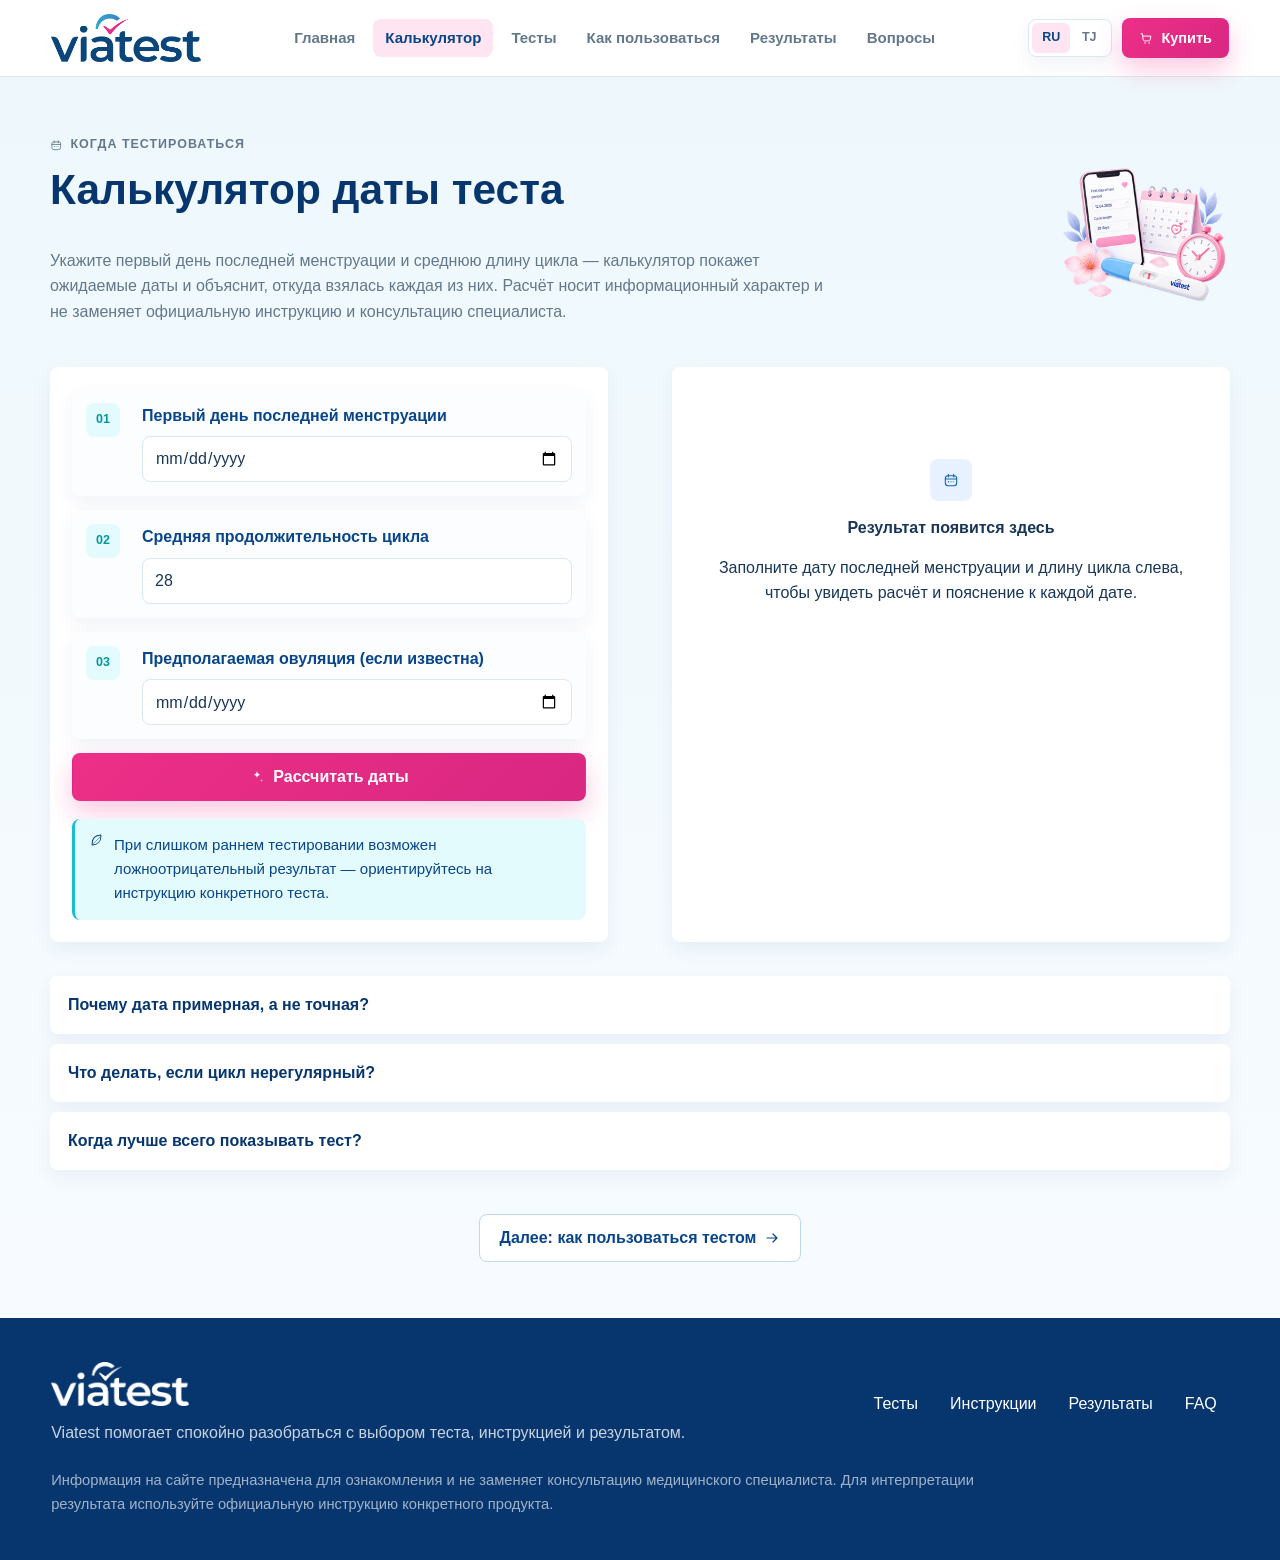
==== calculator.html @ 9960e7c1 "Initial commit: Viatest static website Static informational site for pregnancy and ovulation tests w" ====
﻿<!doctype html>
<html lang="ru">
  <head>
    <meta charset="utf-8" />
    <meta name="viewport" content="width=device-width, initial-scale=1" />
    <title>Калькулятор даты теста — Viatest</title>
    <meta
      name="description"
      content="Рассчитайте ожидаемую дату менструации и день старта теста на овуляцию по первому дню последней менструации и длине цикла."
    />
    <meta name="theme-color" content="#eef7fa" />
    <link rel="stylesheet" href="styles.css" />
  </head>
  <body>
    <svg xmlns="http://www.w3.org/2000/svg" style="display:none" aria-hidden="true">
      <symbol id="icon-flower" viewBox="0 0 24 24">
        <g fill="none" stroke="currentColor" stroke-width="1.6" stroke-linecap="round" stroke-linejoin="round">
          <circle cx="12" cy="12" r="2.4" fill="currentColor" stroke="none"/>
          <path d="M12 9.6c-1.6 0-3-1.2-3-3.3S10.4 3 12 3s3 1.6 3 3.3-1.4 3.3-3 3.3Z" opacity=".55"/>
          <path d="M12 14.4c1.6 0 3 1.2 3 3.3S13.6 21 12 21s-3-1.6-3-3.3 1.4-3.3 3-3.3Z" opacity=".55"/>
          <path d="M9.6 12c0 1.6-1.2 3-3.3 3S3 13.6 3 12s1.6-3 3.3-3 3.3 1.4 3.3 3Z" opacity=".55"/>
          <path d="M14.4 12c0-1.6 1.2-3 3.3-3S21 10.4 21 12s-1.6 3-3.3 3-3.3-1.4-3.3-3Z" opacity=".55"/>
        </g>
      </symbol>
      <symbol id="icon-drop" viewBox="0 0 24 24">
        <path d="M12 3.5s6 6.7 6 11.2a6 6 0 1 1-12 0c0-4.5 6-11.2 6-11.2Z" fill="none" stroke="currentColor" stroke-width="1.6" stroke-linejoin="round"/>
        <path d="M8.8 15.2a3.3 3.3 0 0 0 3.2 3.1" fill="none" stroke="currentColor" stroke-width="1.4" stroke-linecap="round" opacity=".6"/>
      </symbol>
      <symbol id="icon-calendar" viewBox="0 0 24 24">
        <rect x="3.5" y="5.5" width="17" height="15" rx="4" fill="none" stroke="currentColor" stroke-width="1.6"/>
        <path d="M8 3.5v4M16 3.5v4M3.5 10.5h17" stroke="currentColor" stroke-width="1.6" stroke-linecap="round"/>
        <circle cx="8.3" cy="14.5" r="1.1" fill="currentColor" stroke="none"/>
        <circle cx="12" cy="14.5" r="1.1" fill="currentColor" stroke="none" opacity=".55"/>
        <circle cx="15.7" cy="14.5" r="1.1" fill="currentColor" stroke="none" opacity=".55"/>
      </symbol>
      <symbol id="icon-heart" viewBox="0 0 24 24">
        <path d="M12 20s-7.4-4.6-9.6-9.2C1 7.4 2.6 4 6.2 4c2 0 3.6 1.1 4.6 2.6l1.2 1.8 1.2-1.8C14.2 5.1 15.8 4 17.8 4c3.6 0 5.2 3.4 3.8 6.8C19.4 15.4 12 20 12 20Z" fill="none" stroke="currentColor" stroke-width="1.6" stroke-linejoin="round"/>
      </symbol>
      <symbol id="icon-clock" viewBox="0 0 24 24">
        <circle cx="12" cy="12" r="8.5" fill="none" stroke="currentColor" stroke-width="1.6"/>
        <path d="M12 7.5V12l3.2 1.9" fill="none" stroke="currentColor" stroke-width="1.6" stroke-linecap="round" stroke-linejoin="round"/>
      </symbol>
      <symbol id="icon-sun" viewBox="0 0 24 24">
        <circle cx="12" cy="12" r="4" fill="none" stroke="currentColor" stroke-width="1.6"/>
        <path d="M12 2.8v2.4M12 18.8v2.4M4.9 4.9l1.7 1.7M17.4 17.4l1.7 1.7M2.8 12h2.4M18.8 12h2.4M4.9 19.1l1.7-1.7M17.4 6.6l1.7-1.7" stroke="currentColor" stroke-width="1.4" stroke-linecap="round"/>
      </symbol>
      <symbol id="icon-leaf" viewBox="0 0 24 24">
        <path d="M5 19c8.5 0 14-5.5 14-14 0-.8-.05-1.4-.1-1.9C10.4 3.6 5 8.6 5 17c0 .5.05 1.3.1 2Z" fill="none" stroke="currentColor" stroke-width="1.6" stroke-linejoin="round"/>
        <path d="M6.5 17.5 17 7" fill="none" stroke="currentColor" stroke-width="1.4" stroke-linecap="round" opacity=".55"/>
      </symbol>
      <symbol id="icon-question" viewBox="0 0 24 24">
        <circle cx="12" cy="12" r="9" fill="none" stroke="currentColor" stroke-width="1.6" opacity=".35"/>
        <path d="M9.5 9.6a2.5 2.5 0 1 1 3.6 2.25c-.7.35-1.1.85-1.1 1.55v.4" fill="none" stroke="currentColor" stroke-width="1.7" stroke-linecap="round"/>
        <circle cx="12" cy="16.7" r="1" fill="currentColor" stroke="none"/>
      </symbol>
      <symbol id="icon-arrow-right" viewBox="0 0 24 24">
        <path d="M4.5 12h15M13.5 6l6 6-6 6" fill="none" stroke="currentColor" stroke-width="1.8" stroke-linecap="round" stroke-linejoin="round"/>
      </symbol>
      <symbol id="icon-sparkle" viewBox="0 0 24 24">
        <path d="M12 3.5c.6 3 2 4.4 5 5-3 .6-4.4 2-5 5-.6-3-2-4.4-5-5 3-.6 4.4-2 5-5Z" fill="currentColor" stroke="none"/>
        <path d="M19 15c.3 1.4.9 2 2.3 2.3-1.4.3-2 .9-2.3 2.3-.3-1.4-.9-2-2.3-2.3 1.4-.3 2-.9 2.3-2.3Z" fill="currentColor" stroke="none" opacity=".6"/>
      </symbol>
      <symbol id="icon-cart" viewBox="0 0 24 24">
        <path d="M3.5 4.5h2l1.6 10.3a2 2 0 0 0 2 1.7h7.4a2 2 0 0 0 2-1.6l1.3-6.4H6.4" fill="none" stroke="currentColor" stroke-width="1.6" stroke-linecap="round" stroke-linejoin="round"/>
        <circle cx="10" cy="20" r="1.3" fill="currentColor" stroke="none"/>
        <circle cx="17" cy="20" r="1.3" fill="currentColor" stroke="none"/>
      </symbol>
    </svg>

    <header class="site-header" id="top">
      <a class="brand" href="index.html" aria-label="Viatest">
        <img src="assets/logo/viatest-logo.png" alt="Viatest" width="2326" height="745" />
      </a>
      <button class="menu-toggle" type="button" aria-label="Открыть меню" aria-expanded="false">
        <span></span>
        <span></span>
        <span></span>
      </button>
      <nav class="main-nav" aria-label="Основная навигация">
        <a href="index.html">Главная</a>
        <a href="calculator.html" aria-current="page">Калькулятор</a>
        <a href="tests.html">Тесты</a>
        <a href="instructions.html">Как пользоваться</a>
        <a href="results.html">Результаты</a>
        <a href="faq.html">Вопросы</a>
      </nav>
      <div class="header-actions">
        <div class="language-switcher" role="group" aria-label="Язык сайта">
          <button class="language-option is-active" type="button" data-lang-switch="ru">RU</button>
          <button class="language-option" type="button" data-lang-switch="tj">TJ</button>
        </div>
        <a class="button button-primary button-small" href="#" data-buy="default" data-place="header"
          ><svg class="icon"><use href="#icon-cart"></use></svg>Купить</a
        >
      </div>
    </header>

    <main>
      <section class="calculator-hub" id="when" aria-labelledby="when-title">
        <div class="section-inner">
          <div class="section-heading calculator-heading section-heading-illustrated">
            <div>
              <p class="eyebrow"><svg class="icon"><use href="#icon-calendar"></use></svg>Когда тестироваться</p>
              <h2 id="when-title">Калькулятор даты теста</h2>
              <p>
                Укажите первый день последней менструации и среднюю длину цикла — калькулятор покажет ожидаемые даты и объяснит, откуда взялась каждая из них. Расчёт носит информационный характер и не заменяет официальную инструкцию и консультацию специалиста.
              </p>
            </div>
            <img class="section-illustration" src="assets/illustrations/test-calculator.png" alt="" width="280" height="280" loading="lazy" />
          </div>

          <div class="calculator-layout">
            <form class="calculator-panel" id="date-calculator">
              <label class="calculator-field">
                <span class="field-step">01</span>
                <span class="field-body">
                  <span class="field-label">Первый день последней менструации</span>
                  <input type="date" id="last-period" required />
                </span>
              </label>
              <label class="calculator-field">
                <span class="field-step">02</span>
                <span class="field-body">
                  <span class="field-label">Средняя продолжительность цикла</span>
                  <input type="number" id="cycle-length" min="21" max="40" value="28" required />
                </span>
              </label>
              <label class="calculator-field">
                <span class="field-step">03</span>
                <span class="field-body">
                  <span class="field-label">Предполагаемая овуляция (если известна)</span>
                  <input type="date" id="ovulation-date" />
                </span>
              </label>
              <button class="button button-primary calculator-submit" type="submit">
                <svg class="icon"><use href="#icon-sparkle"></use></svg>Рассчитать даты
              </button>
              <div class="notice">
                <svg class="icon"><use href="#icon-leaf"></use></svg>
                <span>При слишком раннем тестировании возможен ложноотрицательный результат — ориентируйтесь на инструкцию конкретного теста.</span>
              </div>
            </form>

            <div class="result-card-hub" id="calculator-output" aria-live="polite">
              <div class="result-empty" id="result-empty">
                <span class="result-empty-icon" aria-hidden="true"><svg class="icon"><use href="#icon-calendar"></use></svg></span>
                <strong>Результат появится здесь</strong>
                <p>Заполните дату последней менструации и длину цикла слева, чтобы увидеть расчёт и пояснение к каждой дате.</p>
              </div>
              <div class="result-rows" id="result-rows" hidden></div>
            </div>
          </div>

          <div class="calculator-faq accordion">
            <details>
              <summary>Почему дата примерная, а не точная?</summary>
              <p>Расчёт строится на средней длине цикла, которую вы указали. Реальная овуляция и начало следующей менструации могут сдвигаться на несколько дней даже при регулярном цикле, поэтому дата — ориентир, а не гарантия.</p>
            </details>
            <details>
              <summary>Что делать, если цикл нерегулярный?</summary>
              <p>При нерегулярном цикле расчёт менее надёжен. Ориентируйтесь на собственные наблюдения за циклом и, при необходимости, на рекомендации специалиста, а тест проводите по инструкции конкретного продукта.</p>
            </details>
            <details>
              <summary>Когда лучше всего показывать тест?</summary>
              <p>Для ХГЧ-теста инструкция рекомендует первую утреннюю мочу — она более концентрированная. Для ЛГ-теста первая утренняя моча не рекомендуется, лучше собирать образец между 10:00 и 20:00.</p>
            </details>
          </div>

          <div class="hero-actions" style="justify-content: center; margin-top: 44px">
            <a class="button button-secondary" href="instructions.html"
              >Далее: как пользоваться тестом <svg class="icon"><use href="#icon-arrow-right"></use></svg></a
            >
          </div>
        </div>
      </section>
    </main>

    <footer class="site-footer">
      <div class="footer-main">
        <img src="assets/logo/viatest-logo.png" alt="Viatest" width="2326" height="745" />
        <p>Viatest помогает спокойно разобраться с выбором теста, инструкцией и результатом.</p>
      </div>
      <nav class="footer-nav" aria-label="Навигация в подвале">
        <a href="tests.html">Тесты</a>
        <a href="instructions.html">Инструкции</a>
        <a href="results.html">Результаты</a>
        <a href="faq.html">FAQ</a>
      </nav>
      <p class="disclaimer">
        Информация на сайте предназначена для ознакомления и не заменяет консультацию медицинского специалиста. Для интерпретации результата используйте официальную инструкцию конкретного продукта.
      </p>
    </footer>

    <a class="sticky-buy" href="#" data-buy="default" data-place="sticky_mobile"
      ><svg class="icon"><use href="#icon-cart"></use></svg>Купить</a
    >
    <script src="app.js" defer></script>
  </body>
</html>
---- styles.css ----
:root {
  /* Bright medical retail palette: clean white, confident violet text,
     Viatest pink actions, and a little teal from the product packaging. */
  --navy-950: #07366f;
  --navy-900: #084589;
  --navy-700: #1267b0;
  --teal-700: #00979f;
  --teal-600: #19bfd0;
  --teal-100: #e4fbfd;
  --rose-600: #ed2f87;
  --rose-100: #ffe5f1;
  --blue-050: #f7fbff;
  --blue-075: #eef8fc;
  --blue-100: #e7f1ff;
  --surface: #ffffff;
  --surface-soft: #fbfdff;
  --line: #d9e8f3;
  --line-strong: #bed8ea;
  --text: #183657;
  --muted: #63788c;
  --success: #008c99;
  --warning: #a96a00;
  --error: #c2296f;
  --shadow-sm: 0 8px 20px rgba(7, 54, 111, 0.06);
  --shadow: 0 20px 46px rgba(7, 54, 111, 0.1);
  --shadow-lg: 0 28px 72px rgba(7, 54, 111, 0.14);
  --radius: 8px;
  --radius-sm: 8px;
  --radius-lg: 8px;
  --radius-pill: 999px;
  --content: 1180px;
  --header-height: 76px;
  --font-sans: "Segoe UI Variable", "Segoe UI", Roboto, Arial, sans-serif;
}

* {
  box-sizing: border-box;
}

html {
  scroll-behavior: smooth;
}

body {
  margin: 0;
  min-width: 320px;
  background: var(--blue-050);
  color: var(--text);
  font-family: var(--font-sans);
  font-size: 16px;
  line-height: 1.6;
  letter-spacing: 0;
  overflow-x: hidden;
}

body.menu-open {
  overflow: hidden;
}

img,
svg {
  display: block;
}

img {
  max-width: 100%;
  height: auto;
}

a {
  color: inherit;
}

button,
input {
  font: inherit;
}

h1,
h2,
h3,
p {
  margin-top: 0;
}

h1,
h2,
h3 {
  color: var(--navy-950);
  font-weight: 760;
  line-height: 1.08;
  letter-spacing: 0;
  overflow-wrap: anywhere;
}

h1 {
  font-size: 4.45rem;
}

h2 {
  font-size: 2.65rem;
}

h3 {
  font-size: 1.18rem;
}

.icon {
  width: 1em;
  height: 1em;
  display: inline-block;
  flex: 0 0 auto;
}

.site-header {
  position: sticky;
  top: 0;
  z-index: 50;
  min-height: var(--header-height);
  display: grid;
  grid-template-columns: auto 1fr auto;
  align-items: center;
  gap: 28px;
  padding: 14px clamp(18px, 4vw, 54px);
  background: rgba(255, 255, 255, 0.94);
  border-bottom: 1px solid rgba(217, 232, 238, 0.9);
  backdrop-filter: blur(16px);
}

.brand,
.brand img {
  width: 150px;
}

.brand {
  display: inline-flex;
  align-items: center;
  text-decoration: none;
}

.main-nav {
  display: flex;
  justify-content: center;
  align-items: center;
  gap: 6px;
  color: var(--muted);
  font-size: 0.94rem;
  font-weight: 650;
}

.main-nav a,
.footer-nav a {
  min-height: 38px;
  display: inline-flex;
  align-items: center;
  padding: 0 12px;
  border-radius: var(--radius-sm);
  text-decoration: none;
}

.main-nav a:hover,
.main-nav a[aria-current="page"] {
  color: var(--navy-900);
  background: var(--rose-100);
}

.header-actions {
  display: flex;
  align-items: center;
  gap: 10px;
}

.language-switcher {
  min-height: 38px;
  display: inline-grid;
  grid-template-columns: repeat(2, minmax(38px, 1fr));
  align-items: center;
  padding: 3px;
  border: 1px solid var(--line);
  border-radius: var(--radius-sm);
  background: var(--surface);
  box-shadow: var(--shadow-sm);
}

.language-option {
  min-height: 30px;
  border: 0;
  border-radius: calc(var(--radius-sm) - 2px);
  background: transparent;
  color: var(--muted);
  font-size: 0.78rem;
  font-weight: 780;
  cursor: pointer;
}

.language-option.is-active {
  background: var(--rose-100);
  color: var(--navy-900);
}

.menu-toggle {
  display: none;
  width: 44px;
  height: 44px;
  border: 1px solid var(--line);
  border-radius: var(--radius-sm);
  background: var(--surface);
  padding: 10px;
}

.menu-toggle span {
  display: block;
  width: 100%;
  height: 2px;
  margin: 5px 0;
  border-radius: 2px;
  background: var(--navy-900);
  transform-origin: center;
  transition:
    opacity 160ms ease,
    transform 160ms ease;
}

.button {
  min-height: 48px;
  max-width: 100%;
  display: inline-flex;
  align-items: center;
  justify-content: center;
  gap: 8px;
  padding: 0 20px;
  border: 1px solid transparent;
  border-radius: var(--radius);
  text-decoration: none;
  font-weight: 740;
  line-height: 1;
  cursor: pointer;
  transition:
    transform 160ms ease,
    box-shadow 160ms ease,
    border-color 160ms ease,
    background 160ms ease;
}

.button:hover {
  transform: translateY(-1px);
}

.button-primary {
  background: linear-gradient(135deg, var(--rose-600), #d92782);
  color: #ffffff;
  box-shadow: 0 12px 26px rgba(243, 63, 152, 0.28);
}

.button-primary:hover {
  background: linear-gradient(135deg, #ff5aac, var(--rose-600));
  box-shadow: 0 16px 34px rgba(243, 63, 152, 0.34);
}

.button-secondary {
  background: var(--surface);
  border-color: var(--line-strong);
  color: var(--navy-900);
}

.button-secondary:hover {
  border-color: var(--teal-600);
  color: var(--teal-700);
  box-shadow: var(--shadow-sm);
}

.button-small {
  min-height: 40px;
  padding-inline: 16px;
  font-size: 0.9rem;
}

.section-band {
  background:
    linear-gradient(180deg, rgba(255, 255, 255, 0.36), rgba(255, 255, 255, 0)),
    var(--blue-075);
}

.section-inner {
  width: min(var(--content), calc(100% - 36px));
  margin: 0 auto;
  padding: 56px 0;
}

.section-heading {
  max-width: 760px;
  margin-bottom: 26px;
}

.section-heading p,
.section-copy p,
.hero-lead,
.section-note,
.product-body p,
.article-card p,
.trust-grid p,
.next-grid p,
.next-grid li,
.result-card p,
.weak-line p,
.helper-copy p,
.accordion p,
.disclaimer {
  color: var(--muted);
}

.section-heading-row {
  display: flex;
  justify-content: space-between;
  align-items: center;
  gap: 28px;
  max-width: none;
}

.section-note {
  max-width: 380px;
  display: inline-flex;
  gap: 8px;
  align-items: flex-start;
  margin: 0;
  font-size: 0.95rem;
}

.eyebrow {
  display: inline-flex;
  align-items: center;
  gap: 8px;
  margin-bottom: 12px;
  color: var(--rose-600);
  font-size: 0.78rem;
  font-weight: 760;
  letter-spacing: 0.08em;
  text-transform: uppercase;
}

.hero {
  position: relative;
  min-height: 600px;
  display: grid;
  grid-template-columns: minmax(0, 0.95fr) minmax(360px, 0.82fr);
  align-items: center;
  gap: 46px;
  overflow: hidden;
  isolation: isolate;
  padding: 48px clamp(18px, 5vw, 70px);
  background: linear-gradient(112deg, #ffffff 0%, #fffafd 55%, var(--rose-100) 100%);
}

.hero::after {
  content: none;
}

.hero-blob {
  display: none;
}

.hero-copy {
  position: relative;
  z-index: 2;
  min-width: 0;
  width: min(640px, 100%);
}

.hero h1 {
  margin-bottom: 22px;
}

.hero h1 em {
  color: var(--rose-600);
  font-style: normal;
}

.hero-lead {
  max-width: 640px;
  margin-bottom: 28px;
  color: #513f66;
  font-size: 1.18rem;
}

.hero-actions,
.detail-actions,
.instruction-actions {
  display: flex;
  flex-wrap: wrap;
  gap: 12px;
}

.hero-facts {
  display: grid;
  grid-template-columns: repeat(3, minmax(0, 1fr));
  gap: 12px;
  max-width: 680px;
  margin: 32px 0 0;
}

.hero-facts div {
  min-width: 0;
  min-height: 96px;
  padding: 16px;
  border-radius: var(--radius);
  background: rgba(255, 255, 255, 0.84);
  box-shadow: var(--shadow-sm);
}

.hero-facts dt {
  display: flex;
  align-items: center;
  gap: 8px;
  margin-bottom: 6px;
  color: var(--navy-900);
  font-weight: 760;
}

.hero-facts dd {
  margin: 0;
  color: var(--muted);
  font-size: 0.93rem;
  overflow-wrap: anywhere;
}

.hero-media {
  position: relative;
  right: auto;
  bottom: auto;
  z-index: 1;
  justify-self: end;
  width: min(100%, 540px);
  height: 520px;
  pointer-events: none;
}

.hero-media img {
  position: absolute;
  object-fit: contain;
}

/* Teal midstream box: sits back, upper-right */
.hero-media img:first-child,
.hero-pack-main {
  right: 2%;
  top: 4%;
  width: 62%;
  max-height: 78%;
  z-index: 1;
  filter: drop-shadow(0 24px 34px rgba(0, 140, 153, 0.25));
}

/* Pink strip box: sits forward, lower-left, overlapping the teal box */
.hero-pack-side {
  left: 0;
  bottom: 8%;
  width: 46%;
  z-index: 2;
  filter: drop-shadow(0 22px 30px rgba(243, 63, 152, 0.26));
}

.hero-device {
  left: 34%;
  bottom: 2%;
  width: 24%;
  z-index: 3;
  filter: drop-shadow(0 18px 24px rgba(0, 140, 153, 0.2));
}

.quick-choice,
.trust,
.articles,
.next-steps {
  background: var(--surface);
}

.choice-grid,
.product-grid,
.result-grid,
.trust-grid,
.article-grid,
.next-grid,
.steps {
  display: grid;
  gap: 18px;
}

.choice-grid {
  grid-template-columns: repeat(4, minmax(0, 1fr));
}

.choice-card,
.product-card,
.result-card,
.step-card,
.article-card,
.trust-grid article,
.next-grid article,
.calculator-panel,
.helper-panel,
.product-detail-image,
.accordion details,
.weak-line,
.timer-card,
.result-card-hub {
  border: none;
  border-radius: var(--radius);
  background: var(--surface);
  box-shadow: var(--shadow-sm);
}

.choice-card {
  min-height: 190px;
  display: grid;
  grid-template-rows: auto auto 1fr auto;
  gap: 12px;
  padding: 20px;
  text-decoration: none;
  transition:
    transform 160ms ease,
    border-color 160ms ease,
    box-shadow 160ms ease;
}

.choice-card:hover {
  transform: translateY(-2px);
  border-color: var(--rose-600);
  box-shadow: var(--shadow);
}

.choice-icon,
.trust-icon,
.step-icon,
.result-empty-icon {
  width: 42px;
  height: 42px;
  display: inline-grid;
  place-items: center;
  border-radius: var(--radius-sm);
  background: var(--blue-100);
  color: var(--navy-700);
}

.choice-card strong {
  color: var(--navy-950);
  font-size: 1.02rem;
  line-height: 1.22;
}

.choice-card span:not(.choice-icon) {
  color: var(--muted);
  font-size: 0.95rem;
}

.icon-arrow {
  color: var(--rose-600);
}

.trust-grid {
  grid-template-columns: repeat(4, minmax(0, 1fr));
}

.trust-grid article {
  padding: 22px;
}

.trust-grid h3,
.next-grid h3,
.step-card h3,
.result-card h3,
.article-card h3 {
  margin-bottom: 10px;
}

.catalog {
  background: var(--surface);
}

.product-grid {
  grid-template-columns: repeat(3, minmax(0, 1fr));
}

.product-card {
  overflow: hidden;
  transition:
    transform 160ms ease,
    border-color 160ms ease,
    box-shadow 160ms ease;
}

.product-card:hover {
  transform: translateY(-2px);
  border-color: var(--line-strong);
  box-shadow: var(--shadow);
}

.product-visual {
  position: relative;
  min-height: 310px;
  display: grid;
  place-items: center;
  padding: 20px;
  background:
    linear-gradient(140deg, #ffffff 0%, var(--blue-075) 56%, var(--teal-100) 100%);
}

.product-visual::after {
  content: "";
  position: absolute;
  left: 28%;
  right: 28%;
  bottom: 22px;
  height: 18px;
  border-radius: 50%;
  background: rgba(36, 16, 79, 0.09);
  filter: blur(9px);
}

.product-visual img {
  position: relative;
  z-index: 1;
  max-height: 268px;
  object-fit: contain;
}

.product-body {
  display: grid;
  gap: 14px;
  padding: 20px;
}

.product-body h3 {
  margin-bottom: 0;
}

.meta-list,
.detail-specs {
  display: grid;
  gap: 0;
  margin: 0;
}

.meta-list div,
.detail-specs div {
  display: flex;
  justify-content: space-between;
  gap: 16px;
  padding: 9px 0;
  border-top: 1px solid var(--line);
}

.meta-list dt,
.detail-specs dt {
  color: var(--muted);
}

.meta-list dd,
.detail-specs dd {
  margin: 0;
  color: var(--navy-900);
  font-weight: 700;
  text-align: right;
}

.product-actions {
  display: grid;
  grid-template-columns: 1fr 1fr;
  gap: 10px;
}

.product-detail-layout {
  display: grid;
  grid-template-columns: 380px minmax(0, 1fr);
  gap: clamp(30px, 6vw, 74px);
  align-items: center;
}

.product-detail-image {
  position: relative;
  min-height: 520px;
  display: grid;
  place-items: center;
  background:
    linear-gradient(140deg, #ffffff 0%, var(--blue-075) 58%, var(--teal-100) 100%);
}

.product-detail-image img {
  max-height: 490px;
  object-fit: contain;
  filter: drop-shadow(0 18px 24px rgba(36, 16, 79, 0.12));
}

.product-detail-content h2 {
  margin-bottom: 16px;
}

.check-list {
  display: grid;
  gap: 10px;
  margin: 22px 0;
  padding: 0;
  list-style: none;
}

.check-list li {
  position: relative;
  display: grid;
  grid-template-columns: 18px minmax(0, 1fr);
  column-gap: 10px;
  align-items: start;
  padding-left: 30px;
}

.check-list li::before {
  content: "";
  position: absolute;
  left: 0;
  top: 0.46em;
  width: 9px;
  height: 9px;
  border-radius: 50%;
  background: var(--rose-600);
  box-shadow: 0 0 0 4px var(--rose-100);
}

.check-list .icon {
  width: 18px;
  height: 18px;
  margin-top: 0.18em;
  color: var(--navy-700);
}

.check-list li span {
  min-width: 0;
  line-height: 1.45;
}

.calculator-hub {
  background:
    linear-gradient(180deg, var(--blue-075), var(--blue-050));
}

.calculator-heading {
  margin-inline: auto;
  text-align: center;
}

.calculator-heading.section-heading-illustrated {
  max-width: none;
  margin-inline: 0;
  text-align: left;
}

.calculator-layout,
.two-column {
  display: grid;
  grid-template-columns: minmax(0, 1fr) minmax(340px, 1fr);
  gap: clamp(28px, 5vw, 64px);
  align-items: start;
}

.calculator-panel {
  display: grid;
  gap: 14px;
  padding: 22px;
}

.calculator-field {
  display: grid;
  grid-template-columns: 42px 1fr;
  gap: 14px;
  align-items: start;
  padding: 14px;
  border-radius: var(--radius-sm);
  background: var(--surface-soft);
  box-shadow: var(--shadow-sm);
}

.field-step {
  width: 34px;
  height: 34px;
  display: inline-grid;
  place-items: center;
  border-radius: var(--radius-sm);
  background: var(--teal-100);
  color: var(--teal-700);
  font-size: 0.78rem;
  font-weight: 760;
}

.field-body {
  display: grid;
  gap: 8px;
}

.field-label,
.calculator label > span:first-child {
  color: var(--navy-900);
  font-weight: 700;
}

.calculator input,
.calculator-panel input {
  width: 100%;
  min-height: 46px;
  border: 1px solid var(--line);
  border-radius: var(--radius-sm);
  padding: 0 12px;
  background: var(--surface);
  color: var(--text);
}

.calculator-submit {
  width: 100%;
}

.notice {
  display: flex;
  gap: 10px;
  align-items: flex-start;
  margin-top: 4px;
  padding: 14px;
  border-left: 3px solid var(--teal-600);
  border-radius: var(--radius-sm);
  background: var(--teal-100);
  color: var(--navy-900);
  font-size: 0.94rem;
}

.result-card-hub {
  min-height: 100%;
  padding: 24px;
}

.result-empty {
  display: grid;
  gap: 14px;
  align-content: center;
  min-height: 300px;
  text-align: center;
}

.result-empty-icon {
  margin-inline: auto;
}

.result-rows {
  display: grid;
  gap: 14px;
}

.result-row {
  border-radius: var(--radius-sm);
  background: var(--surface-soft);
  box-shadow: var(--shadow-sm);
  overflow: hidden;
}

.result-row-main {
  display: grid;
  grid-template-columns: auto 1fr auto;
  align-items: center;
  gap: 14px;
  padding: 16px;
}

.result-row-icon {
  width: 42px;
  height: 42px;
  flex: 0 0 auto;
  display: inline-grid;
  place-items: center;
  border-radius: 50%;
  background: var(--rose-100);
  color: var(--rose-600);
  font-size: 1.1rem;
}

.result-row-text {
  margin: 0;
  min-width: 0;
}

.result-row-text dt {
  color: var(--muted);
  font-size: 0.86rem;
}

.result-row-text dd {
  margin: 2px 0 0;
  color: var(--navy-950);
  font-weight: 800;
  font-size: 1.05rem;
}

.result-why-toggle {
  flex: 0 0 auto;
  width: 34px;
  height: 34px;
  display: inline-grid;
  place-items: center;
  border: none;
  border-radius: 50%;
  background: var(--surface);
  color: var(--navy-900);
  cursor: pointer;
  box-shadow: var(--shadow-sm);
  transition:
    transform 220ms ease,
    background 180ms ease,
    color 180ms ease;
}

.result-why-toggle .icon {
  width: 16px;
  height: 16px;
}

.result-why-toggle[aria-expanded="true"] {
  transform: rotate(180deg);
  background: var(--rose-600);
  color: #ffffff;
}

.result-why {
  display: grid;
  grid-template-rows: 0fr;
  transition: grid-template-rows 260ms ease;
}

.result-why-inner {
  overflow: hidden;
}

.result-why[data-open="true"] {
  grid-template-rows: 1fr;
}

.result-why p {
  margin: 0;
  padding: 0 16px 16px;
  color: var(--muted);
  font-size: 0.92rem;
}

.calculator-faq {
  margin-top: 34px;
}

.tab-list {
  display: grid;
  grid-template-columns: repeat(3, minmax(0, 1fr));
  gap: 24px;
  margin-top: 46px;
  margin-bottom: 40px;
  overflow: visible;
}

.segmented-control {
  display: flex;
  flex-wrap: wrap;
  gap: 10px;
  margin-bottom: 24px;
}

.segment {
  min-height: 48px;
  display: inline-flex;
  align-items: center;
  gap: 10px;
  padding: 0 22px;
  border: none;
  border-radius: var(--radius-pill);
  background: var(--surface);
  color: var(--navy-900);
  font-weight: 700;
  cursor: pointer;
  box-shadow: var(--shadow-sm);
}

.segment.is-active {
  border-color: var(--rose-600);
  background: linear-gradient(135deg, var(--rose-600), #c81463);
  color: #ffffff;
}

/* Test-type selector cards (instructions.html) */

.tab-card {
  position: relative;
  min-height: 150px;
  display: flex;
  align-items: center;
  gap: 16px;
  padding: 22px 84px 22px 22px;
  border: none;
  border-radius: var(--radius-lg);
  background: var(--surface);
  color: var(--navy-900);
  text-align: left;
  cursor: pointer;
  overflow: visible;
  box-shadow: var(--shadow-sm);
  transition:
    transform 160ms ease,
    box-shadow 160ms ease,
    background 160ms ease;
}

.tab-card:hover {
  transform: translateY(-3px);
  box-shadow: var(--shadow);
}

.tab-card-icon {
  flex: 0 0 auto;
  width: 48px;
  height: 48px;
  display: inline-grid;
  place-items: center;
  border-radius: 50%;
  background: var(--rose-100);
  color: var(--rose-600);
  font-size: 1.3rem;
}

.tab-card-text {
  display: grid;
  gap: 6px;
}

.tab-card-text strong {
  font-size: 1.05rem;
  font-weight: 800;
}

.tab-card-text span {
  color: var(--muted);
  font-size: 0.86rem;
  font-weight: 500;
  line-height: 1.4;
}

.tab-thumb {
  position: absolute;
  right: 14px;
  top: -34px;
  width: 90px;
  height: 90px;
  object-fit: contain;
  filter: drop-shadow(0 10px 16px rgba(7, 54, 111, 0.22));
  pointer-events: none;
  transition: transform 160ms ease;
}

.tab-card:hover .tab-thumb {
  transform: translateY(-3px);
}

.tab-card-arrow {
  position: absolute;
  right: 20px;
  bottom: 18px;
  width: 34px;
  height: 34px;
  display: inline-grid;
  place-items: center;
  border-radius: 50%;
  background: var(--surface);
  box-shadow: var(--shadow-sm);
  color: var(--rose-600);
  font-size: 1rem;
}

.tab-card.is-active {
  background: linear-gradient(135deg, var(--rose-100), var(--blue-100));
  box-shadow: var(--shadow);
}

.tab-card.is-active .tab-card-icon {
  background: #ffffff;
}

.tab-card.is-active .tab-card-arrow {
  background: var(--rose-600);
  color: #ffffff;
}

.instruction-panel {
  display: grid;
  gap: 22px;
}

.instruction-panel[hidden] {
  display: none;
}

.steps {
  grid-template-columns: repeat(4, minmax(0, 1fr));
}

.step-card {
  min-height: 210px;
  padding: 20px;
}

.step-icon {
  margin-bottom: 16px;
}

.steps-illustrated {
  grid-template-columns: repeat(4, minmax(0, 1fr));
}

.steps-illustrated .step-card {
  padding: 0 0 20px;
  overflow: hidden;
}

.step-illustration {
  width: 100%;
  aspect-ratio: 1 / 1;
  object-fit: cover;
  margin-bottom: 16px;
}

.steps-illustrated .step-card h3,
.steps-illustrated .step-card p {
  padding-inline: 20px;
}

.timer-card {
  display: grid;
  gap: 18px;
  margin-top: 24px;
  padding: 26px 28px;
}

.timer-card-row {
  display: grid;
  grid-template-columns: auto 1fr auto;
  gap: 20px;
  align-items: center;
}

.timer-ring {
  position: relative;
  width: 88px;
  height: 88px;
  display: grid;
  place-items: center;
}

.timer-ring svg {
  position: absolute;
  inset: 0;
  width: 88px;
  height: 88px;
  transform: rotate(-90deg);
}

.timer-ring-track,
.timer-ring-progress {
  fill: none;
  stroke-width: 5;
}

.timer-ring-track {
  stroke: var(--rose-100);
}

.timer-ring-progress {
  stroke: var(--rose-600);
  stroke-linecap: round;
  stroke-dasharray: 238.76;
  stroke-dashoffset: var(--ring-offset, 238.76);
  transition: stroke-dashoffset 1000ms linear;
}

#timer-display {
  position: relative;
  z-index: 1;
  color: var(--navy-900);
  font-size: 1.15rem;
  font-weight: 800;
}

.timer-card-info {
  display: grid;
  gap: 4px;
}

.timer-card-info p {
  margin: 0;
  color: var(--muted);
  font-size: 0.9rem;
}

.timer-label {
  display: flex;
  gap: 8px;
  align-items: center;
  color: var(--navy-900);
  font-weight: 740;
}

.timer-progress-bar {
  height: 10px;
  border-radius: var(--radius-pill);
  background: var(--rose-100);
  overflow: hidden;
}

.timer-progress-fill {
  height: 100%;
  width: 0%;
  border-radius: var(--radius-pill);
  background: linear-gradient(90deg, var(--rose-600), #d92782);
  transition: width 1000ms linear;
}

.result-grid {
  grid-template-columns: repeat(3, minmax(0, 1fr));
}

.result-card {
  min-height: 288px;
  display: grid;
  align-content: start;
  gap: 18px;
  padding: 22px;
}

.test-window {
  position: relative;
  width: 100%;
  max-width: 220px;
  height: 96px;
  border: 1px solid var(--line-strong);
  border-radius: var(--radius);
  background: #fbfbf8;
  box-shadow: inset 0 0 0 10px #ffffff;
}

.test-window::before,
.test-window::after {
  position: absolute;
  top: 10px;
  color: #8bb5b0;
  font-size: 0.74rem;
  font-weight: 800;
}

.test-window::before {
  content: "C";
  left: 52px;
}

.test-window::after {
  content: "T";
  right: 54px;
}

.line {
  position: absolute;
  top: 31px;
  width: 7px;
  height: 46px;
  border-radius: 6px;
  background: var(--rose-600);
}

.line-c {
  left: 57px;
}

.line-t {
  right: 59px;
}

.invalid .line-t {
  right: 84px;
}

.weak .line-t {
  opacity: 0.35;
}

.weak-line {
  display: grid;
  grid-template-columns: minmax(0, 1fr) 220px;
  gap: 24px;
  align-items: center;
  margin-top: 24px;
  padding: 24px;
}

.weak-line-illustration {
  width: 100%;
  max-height: 190px;
  object-fit: contain;
  justify-self: center;
}

.helper-panel {
  padding: 22px;
}

.helper-copy {
  min-height: 188px;
  padding: 18px;
  border-radius: var(--radius-sm);
  background: var(--blue-075);
}

.helper-copy ul {
  margin-bottom: 0;
  padding-left: 22px;
}

.next-grid {
  grid-template-columns: repeat(2, minmax(0, 1fr));
}

.next-grid article {
  padding: 22px;
}

.next-grid ol {
  display: grid;
  gap: 10px;
  margin: 0;
  padding-left: 22px;
}

.accordion {
  display: grid;
  gap: 10px;
}

.accordion summary {
  min-height: 58px;
  display: flex;
  align-items: center;
  padding: 0 18px;
  color: var(--navy-950);
  font-weight: 720;
  cursor: pointer;
}

.accordion details[open] summary {
  border-bottom: 1px solid var(--line);
}

.accordion p {
  margin: 0;
  padding: 16px 18px 18px;
}

.article-grid {
  grid-template-columns: repeat(3, minmax(0, 1fr));
}

.article-card {
  overflow: hidden;
}

.article-card img {
  width: 100%;
  height: 210px;
  object-fit: contain;
  padding: 0;
  background: transparent;
}

.article-card h3,
.article-card p,
.article-card span,
.article-button,
.article-body {
  margin-left: 20px;
  margin-right: 20px;
}

.article-card h3 {
  margin-top: 18px;
}

.article-card span {
  display: flex;
  gap: 8px;
  align-items: center;
  margin-top: 14px;
  margin-bottom: 18px;
  color: var(--teal-700);
  font-size: 0.9rem;
  font-weight: 720;
}

.article-button {
  width: calc(100% - 40px);
  margin-bottom: 18px;
}

.article-body {
  margin-bottom: 20px;
  padding-top: 16px;
  border-top: 1px solid var(--line);
}

.article-body[hidden] {
  display: none;
}

/* Calculator teaser (index.html) */

.calc-teaser {
  background: linear-gradient(120deg, var(--rose-100), var(--blue-100));
}

.calc-teaser-layout {
  display: grid;
  grid-template-columns: minmax(0, 1fr) minmax(300px, 0.85fr);
  gap: clamp(28px, 5vw, 64px);
  align-items: center;
}

.calc-teaser-list {
  display: grid;
  gap: 10px;
  margin: 22px 0 26px;
  padding: 0;
  list-style: none;
}

.calc-teaser-list li {
  display: flex;
  align-items: flex-start;
  gap: 10px;
  color: var(--text);
}

.calc-teaser-list .icon {
  flex: 0 0 auto;
  margin-top: 3px;
  color: var(--rose-600);
}

.calc-illustration {
  position: relative;
  min-height: 260px;
  display: grid;
  place-items: center;
  padding: 0;
  border-radius: var(--radius);
  background: transparent;
}

.calc-illustration svg {
  width: 100%;
  max-width: 300px;
  height: auto;
}

/* Home teaser blocks reusing product-card-like styling */

.mini-grid {
  display: grid;
  gap: 18px;
}

.mini-card {
  display: grid;
  gap: 14px;
  padding: 22px;
  border-radius: var(--radius);
  text-decoration: none;
  color: inherit;
  transition:
    transform 160ms ease,
    box-shadow 160ms ease;
}

.mini-card:hover {
  transform: translateY(-3px);
  box-shadow: var(--shadow);
}

.mini-card-icon {
  width: 46px;
  height: 46px;
  display: inline-grid;
  place-items: center;
  border-radius: var(--radius-sm);
  background: rgba(255, 255, 255, 0.7);
}

.mini-card h3 {
  margin-bottom: 4px;
}

.mini-card p {
  color: var(--muted);
  margin: 0;
}

.mini-card .link-arrow {
  display: inline-flex;
  align-items: center;
  gap: 6px;
  color: var(--rose-600);
  font-weight: 700;
  font-size: 0.92rem;
}

.tone-pink {
  background: var(--rose-100);
}

.tone-violet {
  background: var(--blue-100);
}

.tone-blue {
  background: var(--teal-100);
}

.tone-pink .mini-card-icon {
  color: var(--rose-600);
}

.tone-violet .mini-card-icon {
  color: var(--navy-700);
}

.tone-blue .mini-card-icon {
  color: var(--teal-700);
}

.steps-row {
  display: grid;
  grid-template-columns: repeat(4, minmax(0, 1fr)) 260px;
  gap: 16px;
  align-items: stretch;
}

.timer-teaser {
  display: grid;
  align-content: center;
  gap: 14px;
  padding: 24px;
  border-radius: var(--radius);
  background: linear-gradient(160deg, var(--navy-700), var(--navy-900));
  color: #ffffff;
  text-align: center;
}

.timer-teaser .timer-teaser-icon {
  width: 52px;
  height: 52px;
  margin-inline: auto;
  display: inline-grid;
  place-items: center;
  border-radius: 50%;
  background: rgba(255, 255, 255, 0.16);
}

.timer-teaser h3 {
  color: #ffffff;
  margin-bottom: 4px;
}

.timer-teaser p {
  color: rgba(255, 255, 255, 0.82);
  font-size: 0.9rem;
  margin: 0;
}

.timer-teaser .button {
  margin-top: 6px;
  justify-self: center;
}

/* Horizontal trust bar */

.trust-bar {
  display: grid;
  grid-template-columns: repeat(5, minmax(0, 1fr));
  gap: 18px;
  padding: 28px;
  border-radius: var(--radius-lg);
  background: var(--surface-soft);
  box-shadow: var(--shadow-sm);
}

.trust-bar-item {
  display: flex;
  align-items: center;
  gap: 10px;
  font-size: 0.9rem;
  font-weight: 650;
  color: var(--navy-900);
}

.trust-bar-item .icon {
  flex: 0 0 auto;
  width: 20px;
  height: 20px;
  color: var(--rose-600);
}

.final-cta {
  background: linear-gradient(120deg, var(--navy-900), var(--rose-600));
  color: #ffffff;
}

.final-cta .button-primary {
  background: #ffffff;
  color: var(--navy-900);
  box-shadow: 0 16px 34px rgba(0, 0, 0, 0.18);
}

.final-cta .button-primary:hover {
  background: var(--blue-050);
  color: var(--navy-950);
}

.final-cta h2,
.final-cta .eyebrow {
  color: #ffffff;
}

.final-cta p {
  color: rgba(255, 255, 255, 0.78);
}

.final-layout {
  display: grid;
  grid-template-columns: minmax(0, 1fr) 260px;
  gap: 34px;
  align-items: center;
}

.final-layout img {
  max-height: 360px;
  justify-self: center;
  object-fit: contain;
  filter: drop-shadow(0 22px 28px rgba(0, 0, 0, 0.18));
}

.site-footer {
  display: grid;
  grid-template-columns: minmax(220px, 1fr) auto;
  gap: 24px;
  padding: 44px clamp(18px, 4vw, 54px);
  background: var(--navy-950);
  color: rgba(255, 255, 255, 0.78);
}

.site-footer.footer-columns {
  grid-template-columns: minmax(220px, 1.3fr) repeat(3, minmax(140px, 1fr));
  gap: 32px;
}

.footer-main img {
  width: 138px;
  margin-bottom: 14px;
  filter: brightness(0) invert(1);
}

.footer-main p,
.disclaimer {
  margin-bottom: 0;
}

.footer-col h3 {
  color: #ffffff;
  font-size: 0.95rem;
  margin-bottom: 14px;
}

.footer-col-links {
  display: grid;
  gap: 10px;
  list-style: none;
  margin: 0;
  padding: 0;
}

.footer-col-links a {
  color: rgba(255, 255, 255, 0.72);
  text-decoration: none;
  font-size: 0.92rem;
}

.footer-col-links a:hover {
  color: #ffffff;
}

.footer-social {
  display: flex;
  gap: 10px;
}

.footer-social span {
  width: 38px;
  height: 38px;
  display: inline-grid;
  place-items: center;
  border-radius: 50%;
  background: rgba(255, 255, 255, 0.1);
  color: #ffffff;
}

.footer-nav {
  display: flex;
  flex-wrap: wrap;
  justify-content: flex-end;
  gap: 8px;
  color: #ffffff;
}

.footer-nav a:hover {
  background: rgba(255, 255, 255, 0.08);
}

.disclaimer {
  grid-column: 1 / -1;
  max-width: 940px;
  color: rgba(255, 255, 255, 0.62);
  font-size: 0.92rem;
}

.sticky-buy {
  position: fixed;
  left: 16px;
  right: 16px;
  bottom: 14px;
  z-index: 45;
  min-height: 52px;
  display: none;
  align-items: center;
  justify-content: center;
  gap: 8px;
  border-radius: var(--radius);
  background: linear-gradient(135deg, var(--rose-600), #c81463);
  color: #ffffff;
  text-decoration: none;
  font-weight: 760;
  box-shadow: 0 16px 34px rgba(233, 30, 121, 0.32);
  opacity: 0;
  pointer-events: none;
  transform: translateY(120%);
  transition:
    opacity 180ms ease,
    transform 180ms ease;
}

.sticky-buy.is-visible {
  opacity: 1;
  pointer-events: auto;
  transform: translateY(0);
}

body.menu-open .sticky-buy {
  opacity: 0;
  pointer-events: none;
  transform: translateY(120%);
}

.reveal {
  opacity: 1;
  transform: none;
  transition:
    opacity 420ms ease,
    transform 420ms ease;
}

.reveal.is-visible {
  opacity: 1;
  transform: translateY(0);
}

@media (max-width: 1060px) {
  h1 {
    font-size: 3.75rem;
  }

  h2 {
    font-size: 2.35rem;
  }

  .main-nav {
    gap: 2px;
    font-size: 0.88rem;
  }

  .hero {
    grid-template-columns: minmax(0, 1fr) minmax(320px, 0.74fr);
    gap: 34px;
  }

  .hero-media {
    width: 100%;
    height: 470px;
    opacity: 1;
  }

  .choice-grid,
  .steps,
  .steps-illustrated,
  .trust-grid {
    grid-template-columns: repeat(2, minmax(0, 1fr));
  }

  .tab-list {
    grid-template-columns: 1fr;
  }

  .product-grid,
  .article-grid,
  .mini-grid {
    grid-template-columns: repeat(2, minmax(0, 1fr));
  }

  .steps-row {
    grid-template-columns: repeat(2, minmax(0, 1fr));
  }

  .timer-teaser {
    grid-column: 1 / -1;
  }

  .trust-bar {
    grid-template-columns: repeat(3, minmax(0, 1fr));
  }

  .calc-teaser-layout {
    grid-template-columns: 1fr;
  }

  .site-footer.footer-columns {
    grid-template-columns: repeat(2, minmax(0, 1fr));
  }
}

@media (max-width: 820px) {
  body {
    padding-bottom: 74px;
  }

  .site-header {
    grid-template-columns: auto 1fr auto;
    gap: 12px;
    padding-inline: 16px;
  }

  .brand,
  .brand img {
    width: 128px;
  }

  .menu-toggle {
    display: block;
    grid-column: 3;
    grid-row: 1;
    justify-self: end;
  }

  .header-actions {
    display: none;
  }

  .main-nav {
    position: fixed;
    inset: var(--header-height) 0 auto 0;
    display: none;
    grid-template-columns: 1fr;
    justify-items: start;
    gap: 0;
    padding: 10px 18px 20px;
    background: var(--surface);
    border-bottom: 1px solid var(--line);
    box-shadow: var(--shadow);
  }

  .main-nav.is-open {
    display: grid;
  }

  .main-nav a {
    width: 100%;
    min-height: 46px;
    border-bottom: 1px solid var(--line);
    border-radius: 0;
  }

  .hero {
    grid-template-columns: 1fr;
    gap: 28px;
    min-height: auto;
    padding: 44px 18px 36px;
    background: linear-gradient(180deg, #ffffff, var(--rose-100));
  }

  .hero::after {
    width: 90%;
    height: 60%;
    right: 5%;
    top: auto;
    bottom: -10%;
    transform: none;
  }

  .hero h1 {
    font-size: 2.95rem;
  }

  .hero-lead {
    font-size: 1.04rem;
  }

  .hero-media {
    position: relative;
    right: auto;
    bottom: auto;
    justify-self: center;
    width: min(100%, 420px);
    height: 360px;
    margin: 0;
  }

  .hero-media img:first-child,
  .hero-pack-main {
    right: 4%;
    top: 2%;
    bottom: auto;
    width: 56%;
    max-height: 76%;
  }

  .hero-pack-side {
    left: 2%;
    bottom: 6%;
    width: 44%;
  }

  .hero-device {
    left: 34%;
    right: auto;
    bottom: 2%;
    width: 22%;
  }

  .hero-facts,
  .two-column,
  .calculator-layout,
  .product-detail-layout,
  .final-layout,
  .site-footer,
  .site-footer.footer-columns {
    grid-template-columns: 1fr;
  }

  .mini-grid,
  .steps-row,
  .trust-bar {
    grid-template-columns: 1fr;
  }

  .section-inner {
    padding: 46px 0;
  }

  .section-heading-row {
    display: block;
  }

  .product-detail-image {
    min-height: 380px;
  }

  .product-detail-image img {
    max-height: 340px;
  }

  .weak-line,
  .timer-card {
    grid-template-columns: 1fr;
  }

  .footer-nav {
    justify-content: flex-start;
  }

  .sticky-buy {
    display: flex;
  }
}

@media (max-width: 560px) {
  h1 {
    font-size: 2.2rem;
  }

  h2 {
    font-size: 1.72rem;
  }

  .hero {
    padding: 34px 18px 30px;
  }

  .hero-actions,
  .instruction-actions,
  .detail-actions,
  .product-actions {
    display: grid;
    grid-template-columns: 1fr;
  }

  .hero-actions .button,
  .instruction-actions .button,
  .detail-actions .button,
  .product-actions .button {
    width: 100%;
  }

  .hero-facts {
    grid-template-columns: 1fr;
    gap: 8px;
  }

  .hero-facts div {
    min-height: 92px;
    padding: 12px 10px;
  }

  .hero-facts dd {
    font-size: 0.8rem;
  }

  .hero-media {
    height: 300px;
  }

  .article-card img,
  .mini-card img {
    height: 150px;
  }

  .choice-grid,
  .product-grid,
  .steps,
  .steps-illustrated,
  .result-grid,
  .next-grid,
  .trust-grid,
  .article-grid {
    grid-template-columns: 1fr;
  }

  .choice-card,
  .step-card,
  .result-card {
    min-height: auto;
  }

  .product-card {
    overflow: hidden;
  }

  .product-visual {
    min-height: 270px;
  }

  .product-visual img {
    max-height: 230px;
  }

  .calculator-field {
    grid-template-columns: 1fr;
  }
}

/* Hero illustration composition + proof strip */

.hero-proof {
  display: flex;
  flex-wrap: wrap;
  gap: 22px;
  margin: 28px 0 0;
  padding: 0;
}

.hero-proof div {
  min-width: 140px;
}

.hero-proof dt {
  color: var(--navy-950);
  font-size: 1.3rem;
  font-weight: 800;
}

.hero-proof dd {
  margin: 2px 0 0;
  color: var(--muted);
  font-size: 0.9rem;
}

.hero-media {
  position: relative;
  display: grid;
  place-items: center;
  min-height: 420px;
}

.hero-media img.hero-composition {
  position: static;
  width: min(100%, 560px);
  max-height: 100%;
  height: auto;
  object-fit: contain;
  filter: drop-shadow(0 30px 40px rgba(7, 54, 111, 0.14));
}

/* Illustrated section headings (small illustration next to the title) */

.section-heading-illustrated {
  max-width: none;
  display: grid;
  grid-template-columns: minmax(0, 1fr) auto;
  align-items: center;
  gap: 24px;
}

.section-heading-illustrated > div {
  max-width: 780px;
}

.section-heading-illustrated .section-illustration {
  width: min(170px, 100%);
  height: auto;
  object-fit: contain;
  justify-self: end;
}

.section-heading-row.section-heading-illustrated {
  grid-template-columns: minmax(0, 1fr) auto auto;
}

.section-heading-row.section-heading-illustrated .section-illustration {
  width: min(150px, 100%);
}

.section-heading-row.section-heading-illustrated .section-note,
.section-heading-row.section-heading-illustrated .button {
  justify-self: end;
}

.calc-teaser .section-inner,
.result-helper .section-inner,
.final-cta .section-inner {
  padding-top: 42px;
  padding-bottom: 42px;
}

/* Illustration inside the calculator teaser and mini-cards */

.calc-illustration img {
  width: 100%;
  max-width: 260px;
  height: auto;
  object-fit: contain;
}

.mini-grid-3 {
  grid-template-columns: repeat(3, minmax(0, 1fr));
}

.mini-card img {
  width: 100%;
  height: 160px;
  object-fit: contain;
  border-radius: var(--radius-sm);
  background: transparent;
}

@media (max-width: 1060px) {
  .mini-grid-3 {
    grid-template-columns: repeat(2, minmax(0, 1fr));
  }

  .section-heading-illustrated,
  .section-heading-row.section-heading-illustrated {
    grid-template-columns: minmax(0, 1fr);
  }

  .section-heading-illustrated .section-illustration {
    display: none;
  }
}

@media (max-width: 820px) {
  .hero-media {
    min-height: 320px;
  }

  .hero-proof {
    gap: 16px 26px;
  }
}

@media (max-width: 560px) {
  main,
  section {
    max-width: 100vw;
    overflow-x: hidden;
  }

  .section-inner {
    width: min(calc(100vw - 36px), 354px);
    margin-left: 18px;
    margin-right: 18px;
  }

  .hero {
    display: block;
    width: 100%;
    max-width: 100vw;
  }

  .hero-copy,
  .hero-lead {
    width: 100%;
    max-width: 354px;
  }

  .hero h1 {
    font-size: 1.95rem;
  }

  .hero-media {
    width: 100%;
    max-width: 354px;
    height: auto;
    min-height: 0;
    margin-top: 24px;
  }

  .hero-media img.hero-composition {
    width: 100%;
  }

  .hero-proof {
    display: grid;
    grid-template-columns: 1fr;
    gap: 12px;
  }

  .hero-proof div {
    min-width: 0;
  }

  .button {
    min-width: 0;
    padding-inline: 14px;
    line-height: 1.2;
    white-space: normal;
  }
}

@media (max-width: 940px) {
  :root {
    --header-height: 70px;
  }

  body.menu-open::before {
    content: "";
    position: fixed;
    inset: var(--header-height) 0 0;
    z-index: 44;
    background: rgba(7, 54, 111, 0.18);
  }

  .site-header {
    grid-template-columns: auto 1fr auto;
    gap: 12px;
    min-height: var(--header-height);
    padding: 10px 16px;
  }

  .brand,
  .brand img {
    width: 128px;
  }

  .menu-toggle {
    display: block;
    grid-column: 3;
    grid-row: 1;
    justify-self: end;
  }

  .menu-toggle[aria-expanded="true"] span:nth-child(1) {
    transform: translateY(7px) rotate(45deg);
  }

  .menu-toggle[aria-expanded="true"] span:nth-child(2) {
    opacity: 0;
  }

  .menu-toggle[aria-expanded="true"] span:nth-child(3) {
    transform: translateY(-7px) rotate(-45deg);
  }

  .header-actions {
    display: none;
  }

  .main-nav {
    position: fixed;
    inset: var(--header-height) 0 auto 0;
    z-index: 46;
    display: none;
    grid-template-columns: 1fr;
    justify-items: start;
    gap: 0;
    max-height: calc(100dvh - var(--header-height));
    padding: 8px 18px calc(18px + env(safe-area-inset-bottom));
    overflow-y: auto;
    overscroll-behavior: contain;
    background: var(--surface);
    border-bottom: 1px solid var(--line);
    box-shadow: var(--shadow);
  }

  .main-nav.is-open {
    display: grid;
  }

  .main-nav a {
    width: 100%;
    min-height: 48px;
    justify-content: flex-start;
    border-bottom: 1px solid var(--line);
    border-radius: 0;
  }
}

@media (max-width: 720px) {
  body {
    font-size: 15px;
  }

  h1 {
    font-size: 2rem;
    line-height: 1.12;
  }

  h2 {
    font-size: 1.68rem;
    line-height: 1.14;
  }

  h3 {
    font-size: 1.08rem;
  }

  .section-inner {
    width: min(var(--content), calc(100% - 32px));
    margin-inline: auto;
    padding: 40px 0;
  }

  .section-heading {
    margin-bottom: 20px;
  }

  .section-heading p,
  .section-copy p,
  .hero-lead,
  .section-note,
  .product-body p,
  .article-card p,
  .trust-grid p,
  .next-grid p,
  .next-grid li,
  .result-card p,
  .weak-line p,
  .helper-copy p,
  .accordion p,
  .disclaimer {
    font-size: 0.96rem;
  }

  .eyebrow {
    margin-bottom: 10px;
    font-size: 0.72rem;
  }

  .hero {
    display: grid;
    grid-template-columns: 1fr;
    gap: 22px;
    padding: 32px 16px 30px;
  }

  .hero-copy,
  .hero-lead {
    width: 100%;
    max-width: none;
  }

  .hero-lead {
    margin-bottom: 22px;
  }

  .hero-actions,
  .instruction-actions,
  .detail-actions,
  .product-actions {
    display: grid;
    grid-template-columns: 1fr;
  }

  .hero-actions .button,
  .instruction-actions .button,
  .detail-actions .button,
  .product-actions .button,
  .calc-teaser .button,
  .section-heading-row .button {
    width: 100%;
  }

  .hero-proof {
    display: grid;
    grid-template-columns: 1fr;
    gap: 10px;
  }

  .hero-proof div {
    min-width: 0;
    padding: 12px 14px;
    border-radius: var(--radius);
    background: rgba(255, 255, 255, 0.78);
    box-shadow: var(--shadow-sm);
  }

  .hero-proof dt {
    font-size: 1.12rem;
  }

  .hero-media {
    width: min(100%, 360px);
    max-width: none;
    min-height: 0;
    margin-inline: auto;
    margin-top: 4px;
  }

  .section-heading-illustrated,
  .section-heading-row.section-heading-illustrated {
    gap: 14px;
  }

  .section-heading-row.section-heading-illustrated .section-note,
  .section-heading-row.section-heading-illustrated .button {
    justify-self: stretch;
  }

  .section-note {
    max-width: none;
  }

  .choice-grid,
  .product-grid,
  .result-grid,
  .next-grid,
  .trust-grid,
  .article-grid,
  .steps,
  .steps-illustrated,
  .mini-grid,
  .mini-grid-3,
  .steps-row,
  .trust-bar,
  .calculator-layout,
  .two-column,
  .product-detail-layout,
  .final-layout,
  .site-footer,
  .site-footer.footer-columns {
    grid-template-columns: 1fr;
  }

  .choice-card,
  .mini-card,
  .product-body,
  .result-card,
  .step-card,
  .trust-grid article,
  .next-grid article,
  .helper-panel,
  .result-card-hub {
    padding: 18px;
  }

  .product-visual {
    min-height: 238px;
    padding: 18px;
  }

  .product-visual img {
    max-height: 210px;
  }

  .product-detail-image {
    min-height: 310px;
  }

  .product-detail-image img {
    max-height: 280px;
  }

  .tab-list {
    gap: 16px;
    margin-top: 28px;
    margin-bottom: 28px;
  }

  .tab-card {
    min-height: auto;
    gap: 12px;
    padding: 18px 68px 18px 18px;
  }

  .tab-card-icon {
    width: 42px;
    height: 42px;
  }

  .tab-thumb {
    top: -18px;
    right: 12px;
    width: 66px;
    height: 66px;
  }

  .tab-card-arrow {
    right: 16px;
    bottom: 14px;
    width: 30px;
    height: 30px;
  }

  .timer-card {
    padding: 20px;
  }

  .timer-card-row {
    grid-template-columns: 1fr;
    justify-items: center;
    gap: 14px;
    text-align: center;
  }

  .timer-card-info {
    justify-items: center;
  }

  .timer-label {
    justify-content: center;
  }

  .timer-card .button {
    width: 100%;
  }

  .segmented-control {
    display: grid;
    grid-template-columns: 1fr;
  }

  .segment {
    justify-content: center;
    border-radius: var(--radius);
  }

  .weak-line {
    grid-template-columns: 1fr;
    padding: 18px;
  }

  .weak-line-illustration {
    max-height: 170px;
  }

  .result-row-main {
    grid-template-columns: auto 1fr;
    gap: 12px;
  }

  .result-why-toggle {
    grid-column: 1 / -1;
    justify-self: end;
  }

  .meta-list div,
  .detail-specs div {
    display: grid;
    grid-template-columns: minmax(0, 0.9fr) minmax(0, 1.1fr);
    align-items: start;
  }

  .meta-list dd,
  .detail-specs dd {
    min-width: 0;
    overflow-wrap: anywhere;
  }

  .article-card h3,
  .article-card p,
  .article-card span,
  .article-button,
  .article-body {
    margin-left: 18px;
    margin-right: 18px;
  }

  .article-button {
    width: calc(100% - 36px);
  }

  .trust-bar {
    padding: 18px;
  }

  .trust-bar-item {
    align-items: flex-start;
  }

  .final-layout img {
    max-height: 240px;
  }

  .site-footer {
    padding: 34px 18px calc(96px + env(safe-area-inset-bottom));
  }
}

@media (max-width: 430px) {
  .section-inner {
    width: min(var(--content), calc(100% - 28px));
    padding: 34px 0;
  }

  .site-header {
    padding-inline: 14px;
  }

  .brand,
  .brand img {
    width: 118px;
  }

  .hero {
    padding: 28px 14px 26px;
  }

  .hero h1 {
    font-size: 1.82rem;
  }

  .hero-media {
    width: min(100%, 330px);
  }

  .button {
    min-height: 46px;
    padding-inline: 12px;
    font-size: 0.95rem;
  }

  .main-nav {
    padding-inline: 14px;
  }

  .calculator-panel,
  .calculator-field,
  .notice,
  .helper-copy {
    padding: 14px;
  }

  .meta-list div,
  .detail-specs div {
    grid-template-columns: 1fr;
    gap: 2px;
  }

  .meta-list dd,
  .detail-specs dd {
    text-align: left;
  }

  .accordion summary {
    min-height: auto;
    padding: 16px;
    line-height: 1.36;
  }

  .accordion p {
    padding: 14px 16px 16px;
  }

  .test-window {
    max-width: 100%;
  }

  .article-card img,
  .mini-card img {
    height: 140px;
  }

  .sticky-buy {
    left: 14px;
    right: 14px;
    bottom: calc(12px + env(safe-area-inset-bottom));
  }
}

@media (max-width: 360px) {
  h2 {
    font-size: 1.5rem;
  }

  .hero h1 {
    font-size: 1.66rem;
  }

  .tab-card {
    padding-right: 18px;
  }

  .tab-thumb {
    display: none;
  }

  .tab-card-arrow {
    position: static;
    align-self: end;
    margin-left: auto;
  }
}

@media (prefers-reduced-motion: reduce) {
  *,
  *::before,
  *::after {
    scroll-behavior: auto !important;
    transition-duration: 0.01ms !important;
    animation-duration: 0.01ms !important;
    animation-iteration-count: 1 !important;
  }
}
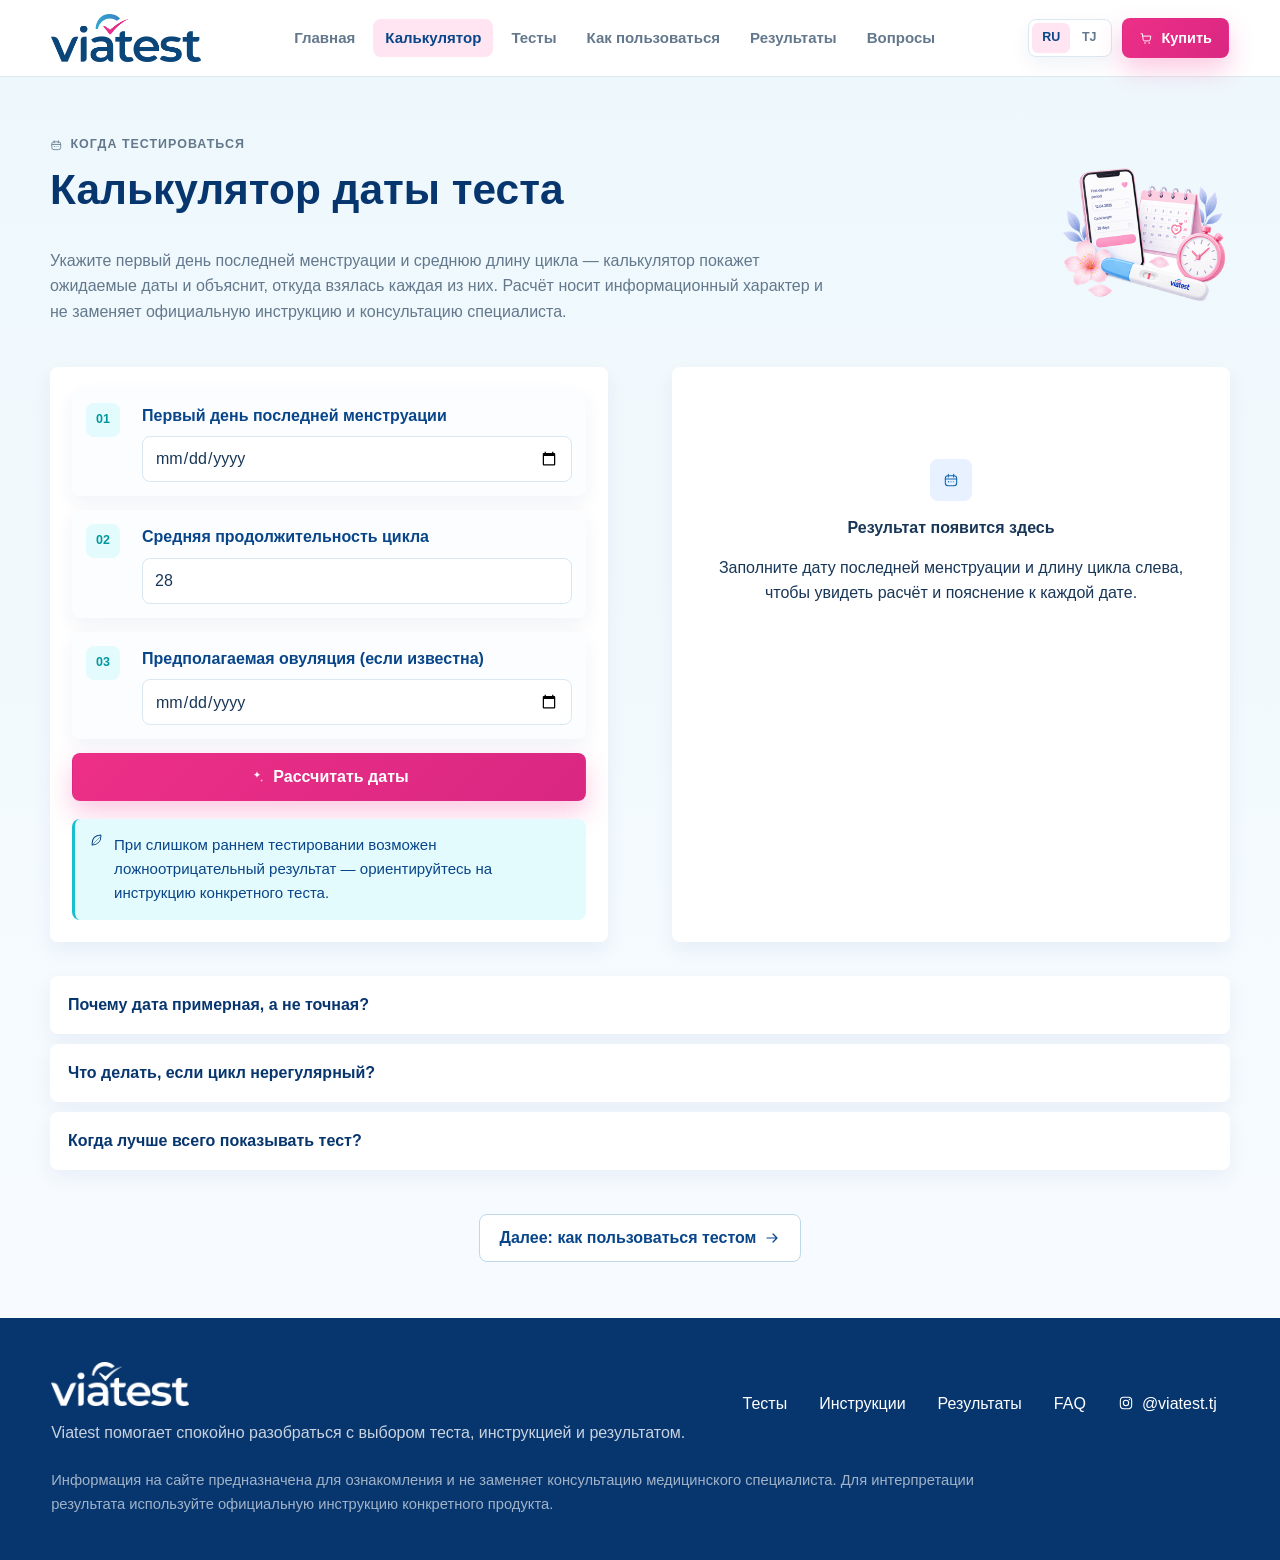
==== commit 9e72dac0: "Add Salomat buy links and Instagram footer link - Per-product buy buttons link to their Salomat prod" ====
--- a/calculator.html
+++ b/calculator.html
@@ -185,6 +185,7 @@
         <a href="instructions.html">Инструкции</a>
         <a href="results.html">Результаты</a>
         <a href="faq.html">FAQ</a>
+        <a class="footer-instagram" href="https://www.instagram.com/viatest.tj?stkn=OWJrdm1ncm02MjZ6&amp;utm_source=qr" target="_blank" rel="noopener noreferrer" aria-label="Instagram @viatest.tj"><svg class="icon" viewBox="0 0 24 24" aria-hidden="true"><rect x="3.5" y="3.5" width="17" height="17" rx="5" fill="none" stroke="currentColor" stroke-width="1.6"/><circle cx="12" cy="12" r="4" fill="none" stroke="currentColor" stroke-width="1.6"/><circle cx="17.2" cy="6.8" r="1.1" fill="currentColor"/></svg>@viatest.tj</a>
       </nav>
       <p class="disclaimer">
         Информация на сайте предназначена для ознакомления и не заменяет консультацию медицинского специалиста. Для интерпретации результата используйте официальную инструкцию конкретного продукта.
--- a/styles.css
+++ b/styles.css
@@ -317,6 +317,10 @@
   max-width: none;
 }
 
+.product-detail[hidden] {
+  display: none;
+}
+
 .section-note {
   max-width: 380px;
   display: inline-flex;
@@ -1700,6 +1704,19 @@
 .footer-social {
   display: flex;
   gap: 10px;
+}
+
+.footer-social a {
+  display: inline-flex;
+  align-items: center;
+  gap: 10px;
+  color: rgba(255, 255, 255, 0.72);
+  text-decoration: none;
+  font-size: 0.92rem;
+}
+
+.footer-social a:hover {
+  color: #ffffff;
 }
 
 .footer-social span {
@@ -2765,3 +2782,48 @@
     animation-iteration-count: 1 !important;
   }
 }
+
+.section-heading h2 + .section-note {
+  margin-top: 12px;
+}
+
+/* Calculator teaser: pregnant woman illustration */
+
+.calc-teaser .calc-teaser-layout {
+  padding-bottom: 0;
+}
+
+.calc-teaser-layout > div:first-child {
+  align-self: center;
+  padding-bottom: 42px;
+}
+
+.calc-illustration.calc-illustration-woman {
+  align-self: end;
+  place-items: end center;
+  min-height: 0;
+}
+
+.calc-illustration-woman .calc-woman {
+  display: block;
+  max-width: 520px;
+}
+
+/* Hero banner photo (packaging composition with its own background) */
+
+@media (min-width: 1061px) {
+  .hero {
+    grid-template-columns: minmax(0, 0.8fr) minmax(420px, 1fr);
+  }
+}
+
+.hero-media img.hero-composition.hero-banner {
+  width: min(100%, 680px);
+  filter: none;
+  -webkit-mask-image: radial-gradient(closest-side, #000 72%, transparent 100%);
+  mask-image: radial-gradient(closest-side, #000 72%, transparent 100%);
+}
+
+.footer-nav a.footer-instagram {
+  gap: 8px;
+}
